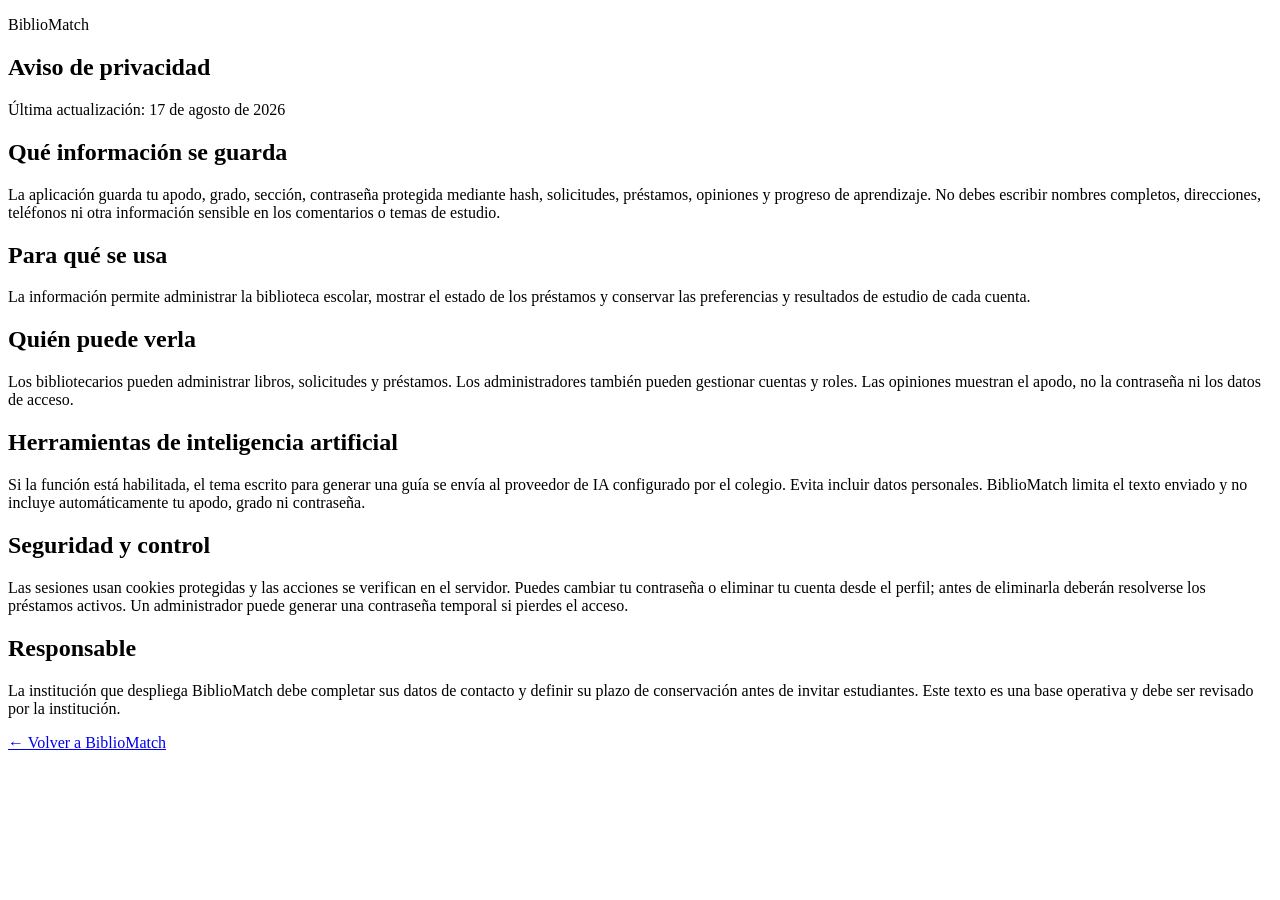
==== public/privacy.html @ 1758c4ca "Corrige registro y gestiona administradores" ====
<!doctype html>
<html lang="es">
<head>
  <meta charset="utf-8">
  <meta name="viewport" content="width=device-width, initial-scale=1">
  <meta name="description" content="Aviso de privacidad de BiblioMatch.">
  <title>Aviso de privacidad · BiblioMatch</title>
  <link rel="icon" href="/favicon.svg" type="image/svg+xml">
  <link rel="stylesheet" href="/styles.css">
</head>
<body>
  <main class="main-content">
    <article class="profile-card">
      <p class="eyebrow">BiblioMatch</p>
      <h1>Aviso de privacidad</h1>
      <p class="muted">Última actualización: 17 de agosto de 2026</p>

      <h2>Qué información se guarda</h2>
      <p>La aplicación guarda tu apodo, grado, sección, contraseña protegida mediante hash, solicitudes, préstamos, opiniones y progreso de aprendizaje. No debes escribir nombres completos, direcciones, teléfonos ni otra información sensible en los comentarios o temas de estudio.</p>

      <h2>Para qué se usa</h2>
      <p>La información permite administrar la biblioteca escolar, mostrar el estado de los préstamos y conservar las preferencias y resultados de estudio de cada cuenta.</p>

      <h2>Quién puede verla</h2>
      <p>Los bibliotecarios pueden administrar libros, solicitudes y préstamos. Los administradores también pueden gestionar cuentas y roles. Las opiniones muestran el apodo, no la contraseña ni los datos de acceso.</p>

      <h2>Herramientas de inteligencia artificial</h2>
      <p>Si la función está habilitada, el tema escrito para generar una guía se envía al proveedor de IA configurado por el colegio. Evita incluir datos personales. BiblioMatch limita el texto enviado y no incluye automáticamente tu apodo, grado ni contraseña.</p>

      <h2>Seguridad y control</h2>
      <p>Las sesiones usan cookies protegidas y las acciones se verifican en el servidor. Puedes cambiar tu contraseña o eliminar tu cuenta desde el perfil; antes de eliminarla deberán resolverse los préstamos activos. Un administrador puede generar una contraseña temporal si pierdes el acceso.</p>

      <h2>Responsable</h2>
      <p>La institución que despliega BiblioMatch debe completar sus datos de contacto y definir su plazo de conservación antes de invitar estudiantes. Este texto es una base operativa y debe ser revisado por la institución.</p>

      <p><a href="/">← Volver a BiblioMatch</a></p>
    </article>
  </main>
</body>
</html>
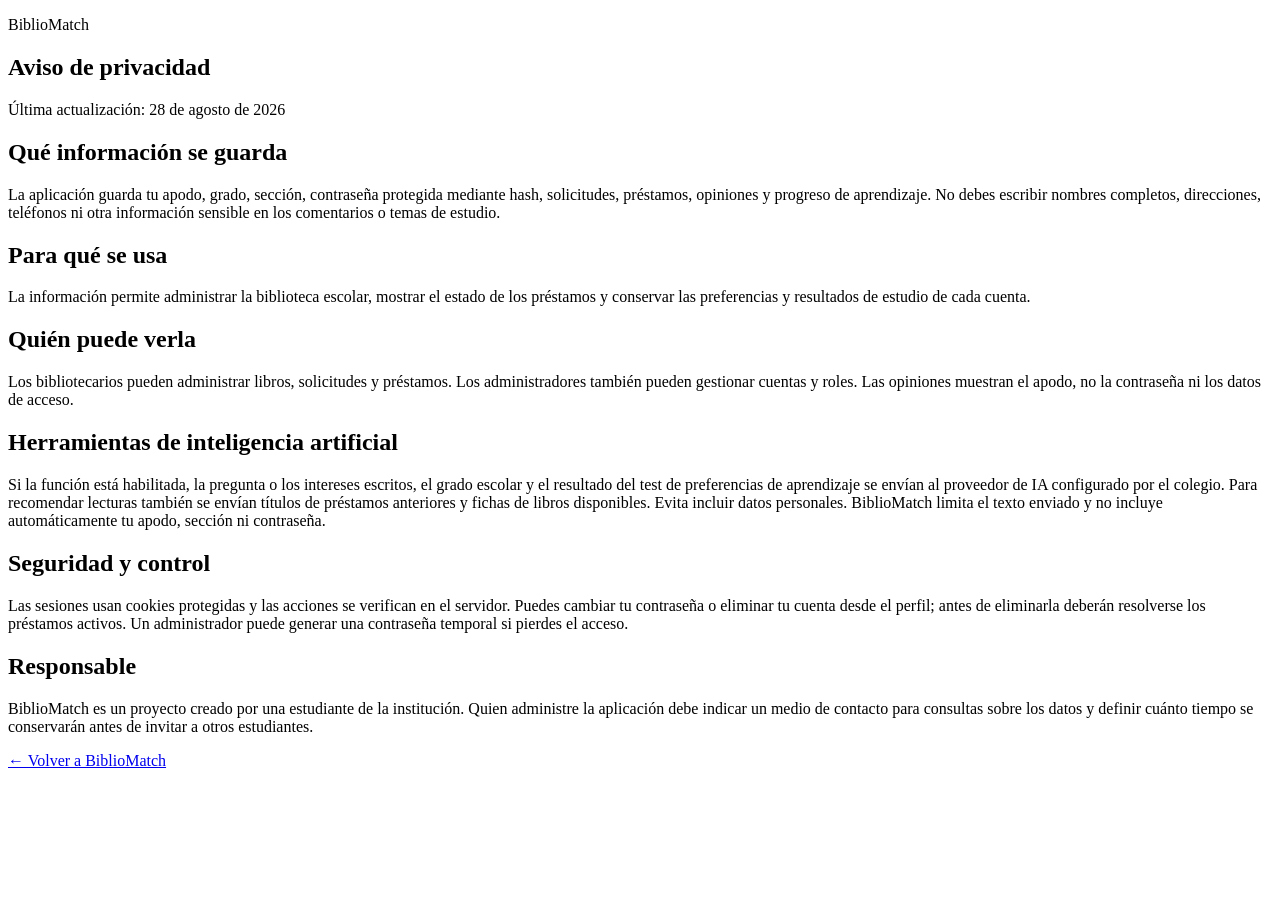
==== commit 341ae682: "Publica biblioteca 3D y acceso desde el perfil" ====
--- a/public/privacy.html
+++ b/public/privacy.html
@@ -13,7 +13,7 @@
     <article class="profile-card">
       <p class="eyebrow">BiblioMatch</p>
       <h1>Aviso de privacidad</h1>
-      <p class="muted">Última actualización: 17 de agosto de 2026</p>
+      <p class="muted">Última actualización: 28 de agosto de 2026</p>
 
       <h2>Qué información se guarda</h2>
       <p>La aplicación guarda tu apodo, grado, sección, contraseña protegida mediante hash, solicitudes, préstamos, opiniones y progreso de aprendizaje. No debes escribir nombres completos, direcciones, teléfonos ni otra información sensible en los comentarios o temas de estudio.</p>
@@ -25,13 +25,13 @@
       <p>Los bibliotecarios pueden administrar libros, solicitudes y préstamos. Los administradores también pueden gestionar cuentas y roles. Las opiniones muestran el apodo, no la contraseña ni los datos de acceso.</p>
 
       <h2>Herramientas de inteligencia artificial</h2>
-      <p>Si la función está habilitada, el tema escrito para generar una guía se envía al proveedor de IA configurado por el colegio. Evita incluir datos personales. BiblioMatch limita el texto enviado y no incluye automáticamente tu apodo, grado ni contraseña.</p>
+      <p>Si la función está habilitada, la pregunta o los intereses escritos, el grado escolar y el resultado del test de preferencias de aprendizaje se envían al proveedor de IA configurado por el colegio. Para recomendar lecturas también se envían títulos de préstamos anteriores y fichas de libros disponibles. Evita incluir datos personales. BiblioMatch limita el texto enviado y no incluye automáticamente tu apodo, sección ni contraseña.</p>
 
       <h2>Seguridad y control</h2>
       <p>Las sesiones usan cookies protegidas y las acciones se verifican en el servidor. Puedes cambiar tu contraseña o eliminar tu cuenta desde el perfil; antes de eliminarla deberán resolverse los préstamos activos. Un administrador puede generar una contraseña temporal si pierdes el acceso.</p>
 
       <h2>Responsable</h2>
-      <p>La institución que despliega BiblioMatch debe completar sus datos de contacto y definir su plazo de conservación antes de invitar estudiantes. Este texto es una base operativa y debe ser revisado por la institución.</p>
+      <p>BiblioMatch es un proyecto creado por una estudiante de la institución. Quien administre la aplicación debe indicar un medio de contacto para consultas sobre los datos y definir cuánto tiempo se conservarán antes de invitar a otros estudiantes.</p>
 
       <p><a href="/">← Volver a BiblioMatch</a></p>
     </article>
